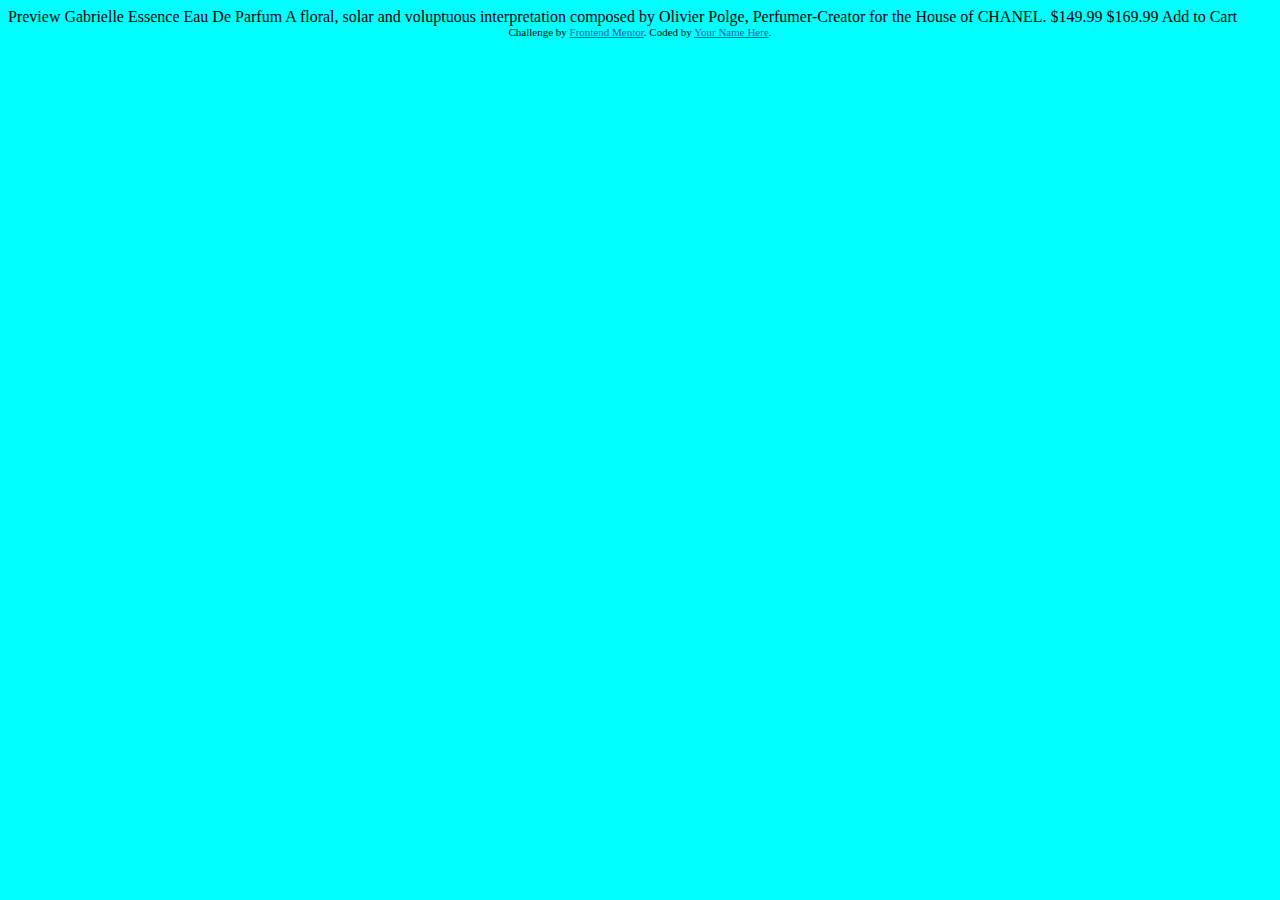
==== froontend/P1 Product preview card component/files/index.html @ 4f2d1c7e "Add files via upload" ====
<!DOCTYPE html>
<html lang="en">
<head>
  <meta charset="UTF-8">
  <meta name="viewport" content="width=device-width, initial-scale=1.0"> <!-- displays site properly based on user's device -->

  <link rel="icon" type="image/png" sizes="32x32" href="./images/favicon-32x32.png">
  <link rel="stylesheet" href="./style.css">
  
  <title>Frontend Mentor | Product preview card component</title>

</head>
<body>

  Preview

  Gabrielle Essence Eau De Parfum

  A floral, solar and voluptuous interpretation composed by Olivier Polge, 
  Perfumer-Creator for the House of CHANEL.

  $149.99
  $169.99

  Add to Cart
  
  <div class="attribution">
    Challenge by <a href="https://www.frontendmentor.io?ref=challenge" target="_blank">Frontend Mentor</a>. 
    Coded by <a href="#">Your Name Here</a>.
  </div>
</body>
</html>
---- froontend/P1 Product preview card component/files/style.css ----
* {
    background-color: aqua;
}


.attribution { 
    font-size: 11px; 
    text-align: center; 
    }
    
.attribution a { 
    color: hsl(228, 45%, 44%); 
    }
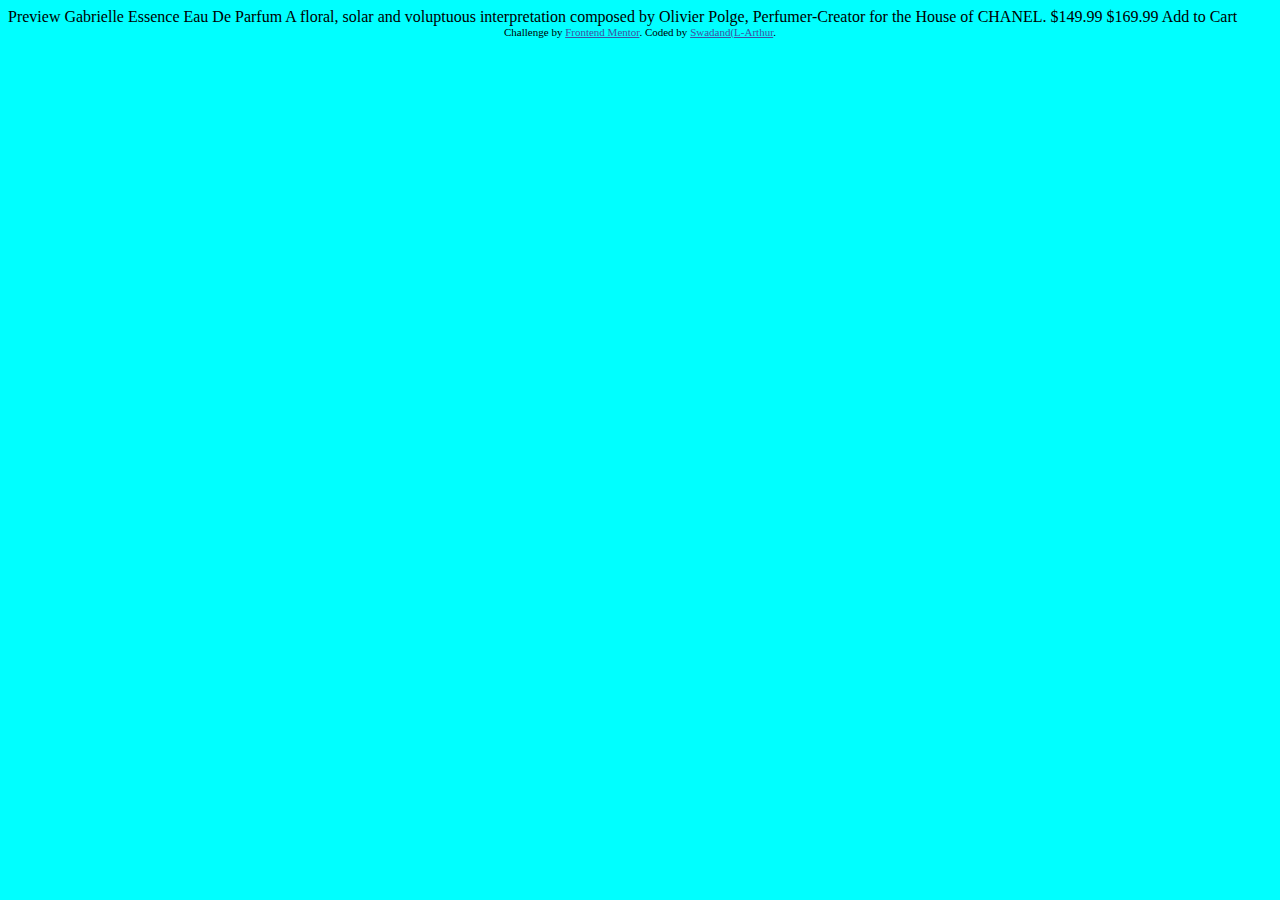
==== commit 50530c6f: "1st commit" ====
--- a/froontend/P1 Product preview card component/files/index.html
+++ b/froontend/P1 Product preview card component/files/index.html
@@ -1,32 +1,25 @@
 <!DOCTYPE html>
 <html lang="en">
+
 <head>
-  <meta charset="UTF-8">
-  <meta name="viewport" content="width=device-width, initial-scale=1.0"> <!-- displays site properly based on user's device -->
+    <meta charset="UTF-8">
+    <meta name="viewport" content="width=device-width, initial-scale=1.0">
+    <!-- displays site properly based on user's device -->
 
-  <link rel="icon" type="image/png" sizes="32x32" href="./images/favicon-32x32.png">
-  <link rel="stylesheet" href="./style.css">
-  
-  <title>Frontend Mentor | Product preview card component</title>
+    <link rel="icon" type="image/png" sizes="32x32" href="./images/favicon-32x32.png">
+    <link rel="stylesheet" href="./style.css">
+
+    <title>Frontend Mentor | Product preview card component</title>
 
 </head>
+
 <body>
 
-  Preview
+    Preview Gabrielle Essence Eau De Parfum A floral, solar and voluptuous interpretation composed by Olivier Polge, Perfumer-Creator for the House of CHANEL. $149.99 $169.99 Add to Cart
 
-  Gabrielle Essence Eau De Parfum
+    <div class="attribution">
+        Challenge by <a href="https://www.frontendmentor.io?ref=challenge" target="_blank">Frontend Mentor</a>. Coded by <a href="#">Swadand(L-Arthur</a>.
+    </div>
+</body>
 
-  A floral, solar and voluptuous interpretation composed by Olivier Polge, 
-  Perfumer-Creator for the House of CHANEL.
-
-  $149.99
-  $169.99
-
-  Add to Cart
-  
-  <div class="attribution">
-    Challenge by <a href="https://www.frontendmentor.io?ref=challenge" target="_blank">Frontend Mentor</a>. 
-    Coded by <a href="#">Your Name Here</a>.
-  </div>
-</body>
 </html>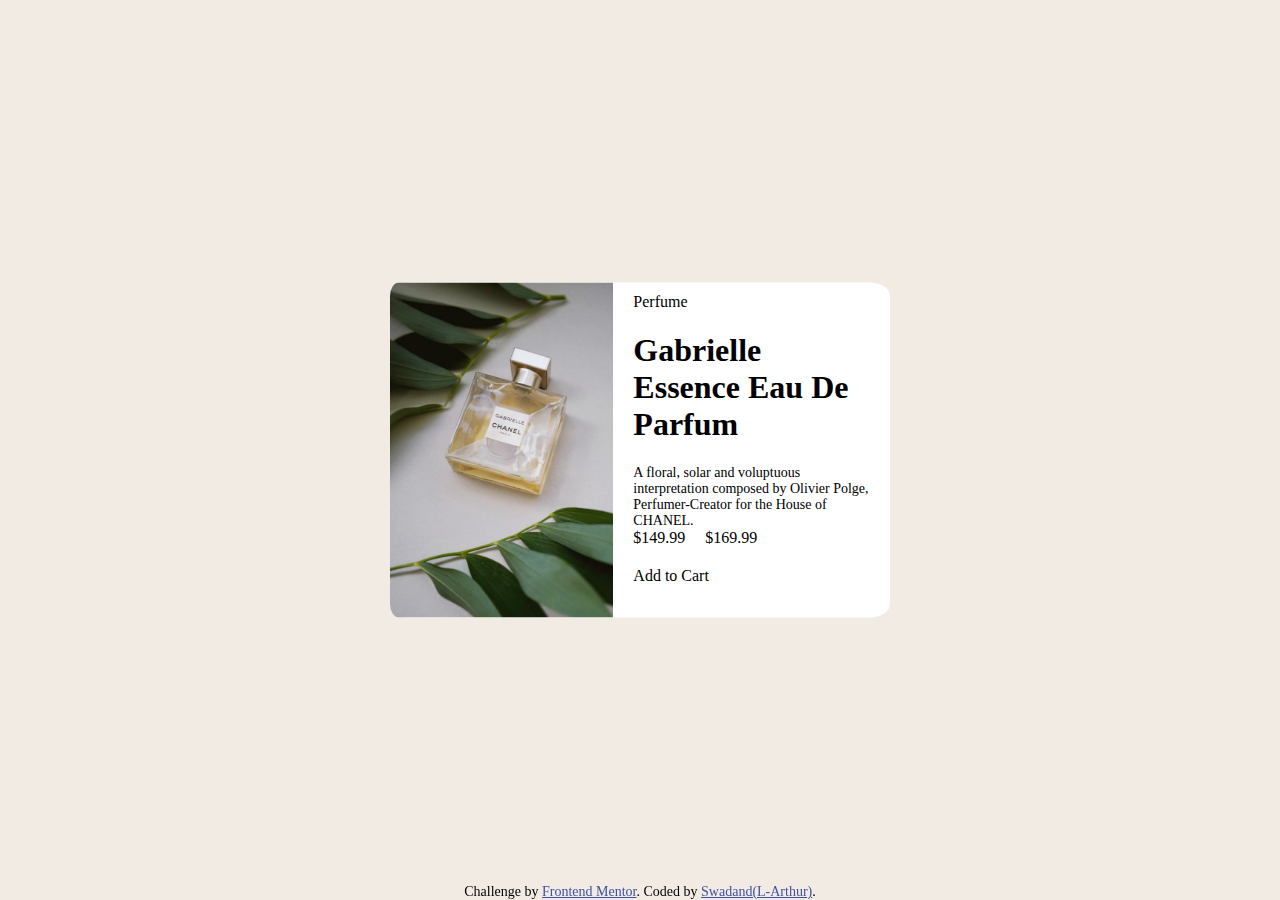
==== commit 8273b7d9: "2nd commit" ====
--- a/froontend/P1 Product preview card component/files/index.html
+++ b/froontend/P1 Product preview card component/files/index.html
@@ -14,11 +14,28 @@
 </head>
 
 <body>
+    <article class="cardContainer">
+        <div class="productImg"><img src="./images/image-product-desktop.jpg" alt="product image"></div>
 
-    Preview Gabrielle Essence Eau De Parfum A floral, solar and voluptuous interpretation composed by Olivier Polge, Perfumer-Creator for the House of CHANEL. $149.99 $169.99 Add to Cart
+        <div class="productText">
+            <div class="subheading">Perfume</div>
+            <h1 class="heading">Gabrielle Essence Eau De Parfum</h1>
+            <div class="productDescription">A floral, solar and voluptuous interpretation composed by Olivier Polge, Perfumer-Creator for the House of CHANEL.</div>
+
+            <div class="price">
+                <div class="discountPrice">$149.99</div>
+                <div class="ogPrice">$169.99</div>
+            </div>
+
+            <div class="addTCBtn">
+                <div class="cartIcon"><img src="./images/icon-cart.svg" alt=""></div>
+                <div class="addTCText">Add to Cart</div>
+            </div>
+        </div>
+    </article>
 
     <div class="attribution">
-        Challenge by <a href="https://www.frontendmentor.io?ref=challenge" target="_blank">Frontend Mentor</a>. Coded by <a href="#">Swadand(L-Arthur</a>.
+        Challenge by <a href="https://www.frontendmentor.io?ref=challenge" target="_blank">Frontend Mentor</a>. Coded by <a href="#">Swadand(L-Arthur)</a>.
     </div>
 </body>
 
--- a/froontend/P1 Product preview card component/files/style.css
+++ b/froontend/P1 Product preview card component/files/style.css
@@ -1,13 +1,61 @@
-* {
-    background-color: aqua;
+body {
+    background-color: hsl(32, 37%, 92%);
 }
 
+.cardContainer {
+    /*position: fixed;
+    flex-direction: row;
+    */
+    position: absolute;
+    display: flex;
+    height: 335px;
+    width: 500px;
+    top: 50%;
+    left: 50%;
+    margin-right: -50%;
+    transform: translate(-50%, -50%);
+    background-color: hsl(0, 0%, 100%);
+    border-radius: 4%;
+}
 
-.attribution { 
-    font-size: 11px; 
-    text-align: center; 
-    }
-    
-.attribution a { 
-    color: hsl(228, 45%, 44%); 
-    }+img {
+    border-top-left-radius: 4%;
+    border-bottom-left-radius: 4%;
+}
+
+.productImg {
+    height: 100%;
+    width: 100%;
+    align-self: center;
+    display: inline-flex;
+}
+
+.productText {
+    padding-left: 20px;
+    padding-right: 20px;
+    padding-top: 10px;
+}
+
+.productDescription {
+    font-size: 14px;
+}
+
+.price {
+    display: flex;
+    flex-direction: row;
+    justify-content: flex-start;
+    gap: 20px;
+}
+
+.attribution {
+    position: fixed;
+    bottom: 0%;
+    left: 0%;
+    right: 0%;
+    font-size: 14px;
+    text-align: center;
+}
+
+.attribution a {
+    color: hsl(228, 45%, 44%);
+}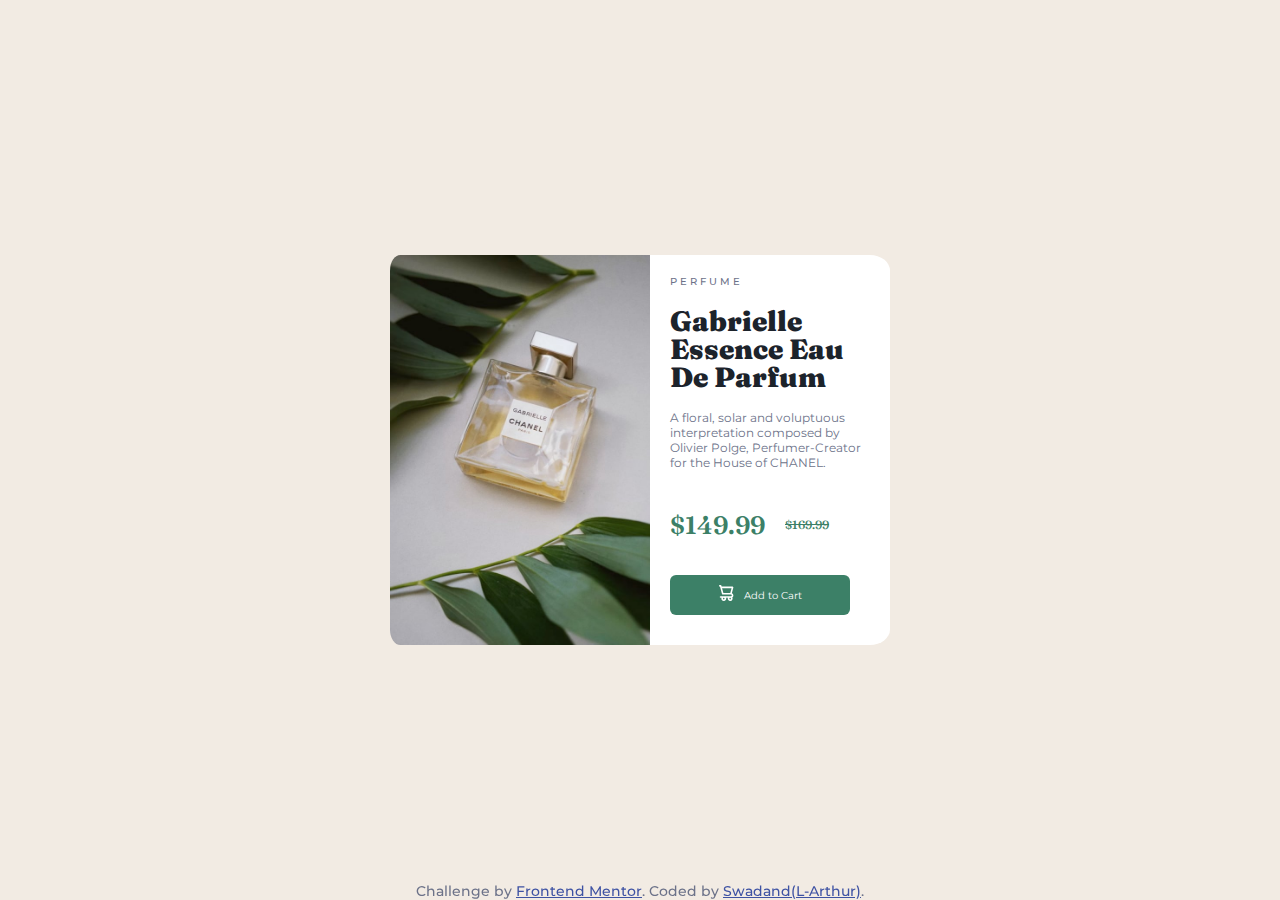
==== commit d79af10a: "desktop done" ====
--- a/froontend/P1 Product preview card component/files/index.html
+++ b/froontend/P1 Product preview card component/files/index.html
@@ -18,7 +18,7 @@
         <div class="productImg"><img src="./images/image-product-desktop.jpg" alt="product image"></div>
 
         <div class="productText">
-            <div class="subheading">Perfume</div>
+            <div class="subheading">P E R F U M E</div>
             <h1 class="heading">Gabrielle Essence Eau De Parfum</h1>
             <div class="productDescription">A floral, solar and voluptuous interpretation composed by Olivier Polge, Perfumer-Creator for the House of CHANEL.</div>
 
--- a/froontend/P1 Product preview card component/files/style.css
+++ b/froontend/P1 Product preview card component/files/style.css
@@ -1,5 +1,23 @@
+@import url('https://fonts.googleapis.com/css2?family=Montserrat:wght@100;500&display=swap');
+@import url('https://fonts.googleapis.com/css2?family=Fraunces:opsz,wght@9..144,500&display=swap');
 body {
     background-color: hsl(32, 37%, 92%);
+    font-family: Montserrat;
+    font-weight: 500;
+    color: hsl(228, 12%, 48%);
+}
+
+img {
+    border-top-left-radius: 4%;
+    border-bottom-left-radius: 4%;
+}
+
+h1 {
+    font-family: Fraunces !important;
+    font-weight: 900;
+    font-size: 28px;
+    line-height: 28px;
+    color: hsl(212, 21%, 14%);
 }
 
 .cardContainer {
@@ -8,7 +26,7 @@
     */
     position: absolute;
     display: flex;
-    height: 335px;
+    height: 390px;
     width: 500px;
     top: 50%;
     left: 50%;
@@ -16,11 +34,6 @@
     transform: translate(-50%, -50%);
     background-color: hsl(0, 0%, 100%);
     border-radius: 4%;
-}
-
-img {
-    border-top-left-radius: 4%;
-    border-bottom-left-radius: 4%;
 }
 
 .productImg {
@@ -32,19 +45,64 @@
 
 .productText {
     padding-left: 20px;
-    padding-right: 20px;
-    padding-top: 10px;
+    padding-right: 25px;
+    padding-top: 20px;
+}
+
+.subheading {
+    font-size: 10px;
 }
 
 .productDescription {
-    font-size: 14px;
+    font-weight: 400;
+    font-size: 12px;
+    padding-bottom: 20px;
 }
 
 .price {
     display: flex;
     flex-direction: row;
     justify-content: flex-start;
+    font-family: Fraunces;
+    padding-top: 20px;
     gap: 20px;
+}
+
+.discountPrice {
+    color: hsl(158, 36%, 37%);
+    font-size: 25px;
+    font-weight: 600;
+}
+
+.ogPrice {
+    color: hsl(158, 36%, 37%);
+    font-size: 12px;
+    text-decoration: line-through;
+    padding-top: 7px;
+}
+
+.addTCText {
+    font-weight: 400;
+    font-size: 10px;
+    display: inline-flex;
+}
+
+.addTCBtn {
+    position: fixed;
+    bottom: 30px;
+    height: 40px;
+    width: 180px;
+    color: hsl(0, 0%, 100%);
+    background-color: hsl(158, 36%, 37%);
+    border-radius: 6px;
+    display: flex;
+    gap: 10px;
+    justify-content: center;
+    align-items: center;
+}
+
+.addTCBtn:hover {
+    background-color: hsl(157, 38%, 15%);
 }
 
 .attribution {
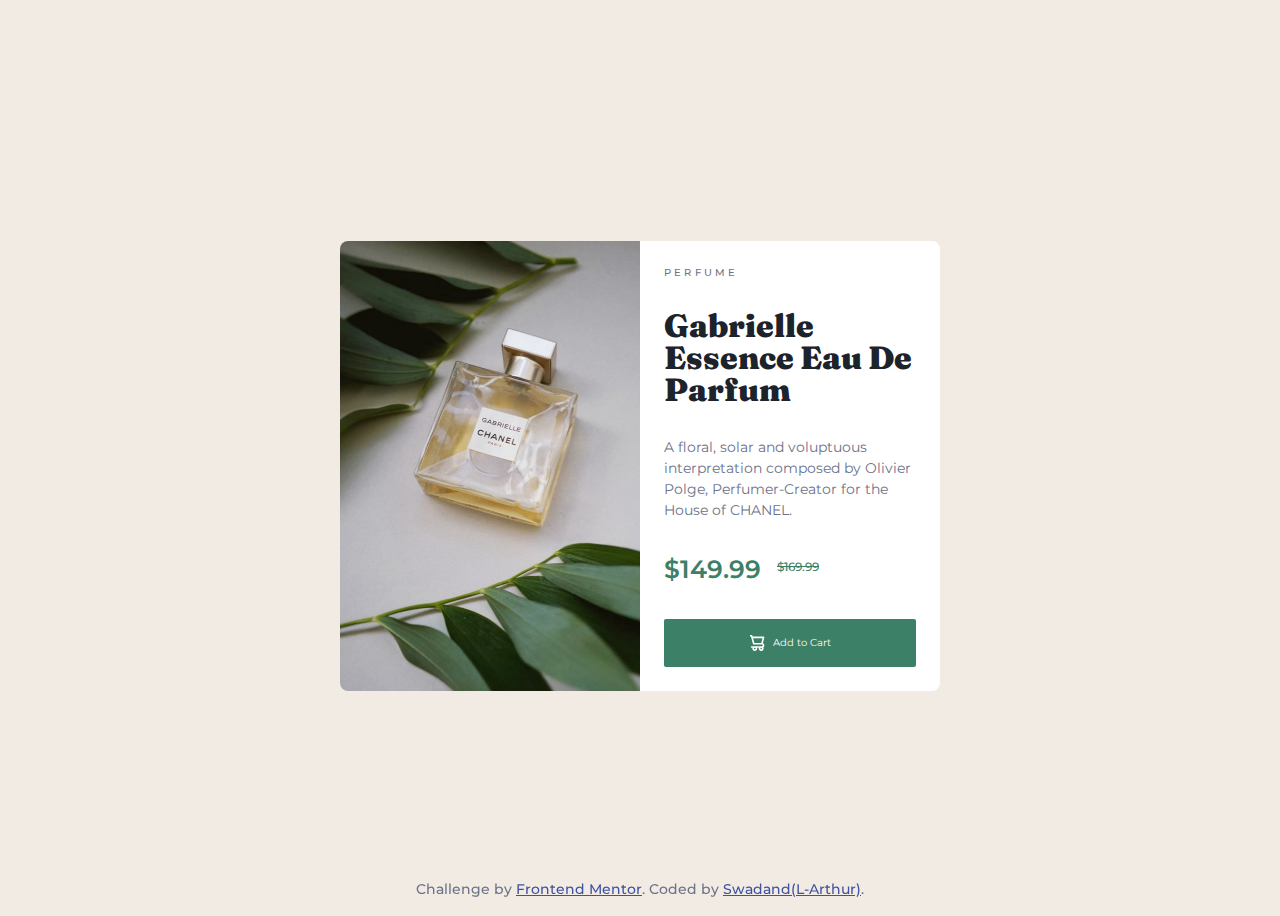
==== commit 3e6904ae: "followed kevin powell" ====
--- a/froontend/P1 Product preview card component/files/index.html
+++ b/froontend/P1 Product preview card component/files/index.html
@@ -15,10 +15,14 @@
 
 <body>
     <article class="cardContainer">
-        <div class="productImg"><img src="./images/image-product-desktop.jpg" alt="product image"></div>
+        <picture class="productImg">
+            <source srcset="./images/image-product-desktop.jpg" media="(min-width: 550px)">
+            <img src="./images/image-product-mobile.jpg" alt="product image">
+        </picture>
+
 
         <div class="productText">
-            <div class="subheading">P E R F U M E</div>
+            <div class="subheading">Perfume</div>
             <h1 class="heading">Gabrielle Essence Eau De Parfum</h1>
             <div class="productDescription">A floral, solar and voluptuous interpretation composed by Olivier Polge, Perfumer-Creator for the House of CHANEL.</div>
 
@@ -27,10 +31,8 @@
                 <div class="ogPrice">$169.99</div>
             </div>
 
-            <div class="addTCBtn">
-                <div class="cartIcon"><img src="./images/icon-cart.svg" alt=""></div>
-                <div class="addTCText">Add to Cart</div>
-            </div>
+            <button class="addTCText" data-icon="shoppingCart">Add to Cart</button>
+
         </div>
     </article>
 
--- a/froontend/P1 Product preview card component/files/style.css
+++ b/froontend/P1 Product preview card component/files/style.css
@@ -1,71 +1,148 @@
 @import url('https://fonts.googleapis.com/css2?family=Montserrat:wght@100;500&display=swap');
 @import url('https://fonts.googleapis.com/css2?family=Fraunces:opsz,wght@9..144,500&display=swap');
+*::before,
+*::after {
+    box-sizing: border-box;
+}
+
+
+/*
+    2. Remove default margin
+  */
+
+* {
+    margin: 0;
+}
+
+
+/*
+    3. Allow percentage-based heights in the application
+  */
+
+html,
+body {
+    height: 100%;
+}
+
+
+/*
+    Typographic tweaks!
+    4. Add accessible line-height
+    5. Improve text rendering
+  */
+
+body {
+    line-height: 1.5;
+    -webkit-font-smoothing: antialiased;
+}
+
+
+/*
+    6. Improve media defaults
+  */
+
+img,
+picture,
+video,
+canvas,
+svg {
+    display: block;
+    max-width: 100%;
+}
+
+
+/*
+    7. Remove built-in form typography styles
+  */
+
+input,
+button,
+textarea,
+select {
+    font: inherit;
+}
+
+
+/*
+    8. Avoid text overflows
+  */
+
+p,
+h1,
+h2,
+h3,
+h4,
+h5,
+h6 {
+    overflow-wrap: break-word;
+}
+
+
+/*
+    9. Create a root stacking context
+  */
+
+#root,
+#__next {
+    isolation: isolate;
+}
+
 body {
     background-color: hsl(32, 37%, 92%);
     font-family: Montserrat;
     font-weight: 500;
+    font-size: .875rem;
     color: hsl(228, 12%, 48%);
-}
-
-img {
-    border-top-left-radius: 4%;
-    border-bottom-left-radius: 4%;
+    display: grid;
+    place-content: center;
+    margin: 1rem;
+}
+
+.cardContainer {
+    background-color: hsl(0, 0%, 100%);
+    border-radius: .5rem;
+    overflow: hidden;
+    display: grid;
+    max-width: 600px;
+}
+
+@media (min-width:550px) {
+    .cardContainer {
+        grid-template-columns: 1fr 1fr;
+    }
 }
 
 h1 {
     font-family: Fraunces !important;
     font-weight: 900;
-    font-size: 28px;
-    line-height: 28px;
+    font-size: 2rem;
+    line-height: 2rem;
     color: hsl(212, 21%, 14%);
 }
 
-.cardContainer {
-    /*position: fixed;
-    flex-direction: row;
-    */
-    position: absolute;
-    display: flex;
-    height: 390px;
-    width: 500px;
-    top: 50%;
-    left: 50%;
-    margin-right: -50%;
-    transform: translate(-50%, -50%);
-    background-color: hsl(0, 0%, 100%);
-    border-radius: 4%;
-}
-
-.productImg {
-    height: 100%;
-    width: 100%;
-    align-self: center;
-    display: inline-flex;
-}
-
 .productText {
-    padding-left: 20px;
-    padding-right: 25px;
-    padding-top: 20px;
+    padding: 1.5rem;
+    display: grid;
+    gap: .8rem;
 }
 
 .subheading {
+    font-size: .825rem;
+    letter-spacing: .2rem;
+    text-transform: uppercase;
     font-size: 10px;
 }
 
 .productDescription {
     font-weight: 400;
-    font-size: 12px;
-    padding-bottom: 20px;
+    font-size: 14px;
 }
 
 .price {
     display: flex;
     flex-direction: row;
-    justify-content: flex-start;
-    font-family: Fraunces;
-    padding-top: 20px;
-    gap: 20px;
+    flex-wrap: wrap;
+    gap: 1rem;
 }
 
 .discountPrice {
@@ -87,22 +164,28 @@
     display: inline-flex;
 }
 
-.addTCBtn {
-    position: fixed;
-    bottom: 30px;
-    height: 40px;
-    width: 180px;
+button {
     color: hsl(0, 0%, 100%);
     background-color: hsl(158, 36%, 37%);
-    border-radius: 6px;
-    display: flex;
-    gap: 10px;
+    border: 0ch;
+    border-radius: .2em;
+    text-decoration: none;
     justify-content: center;
+    display: inline-flex;
     align-items: center;
-}
-
-.addTCBtn:hover {
+    gap: .5rem;
+    padding: .75em 2em;
+}
+
+button:hover {
     background-color: hsl(157, 38%, 15%);
+}
+
+button[data-icon="shoppingCart"]::before {
+    content: "";
+    background-image: url("./images/icon-cart.svg");
+    width: 15px;
+    height: 16px;
 }
 
 .attribution {
